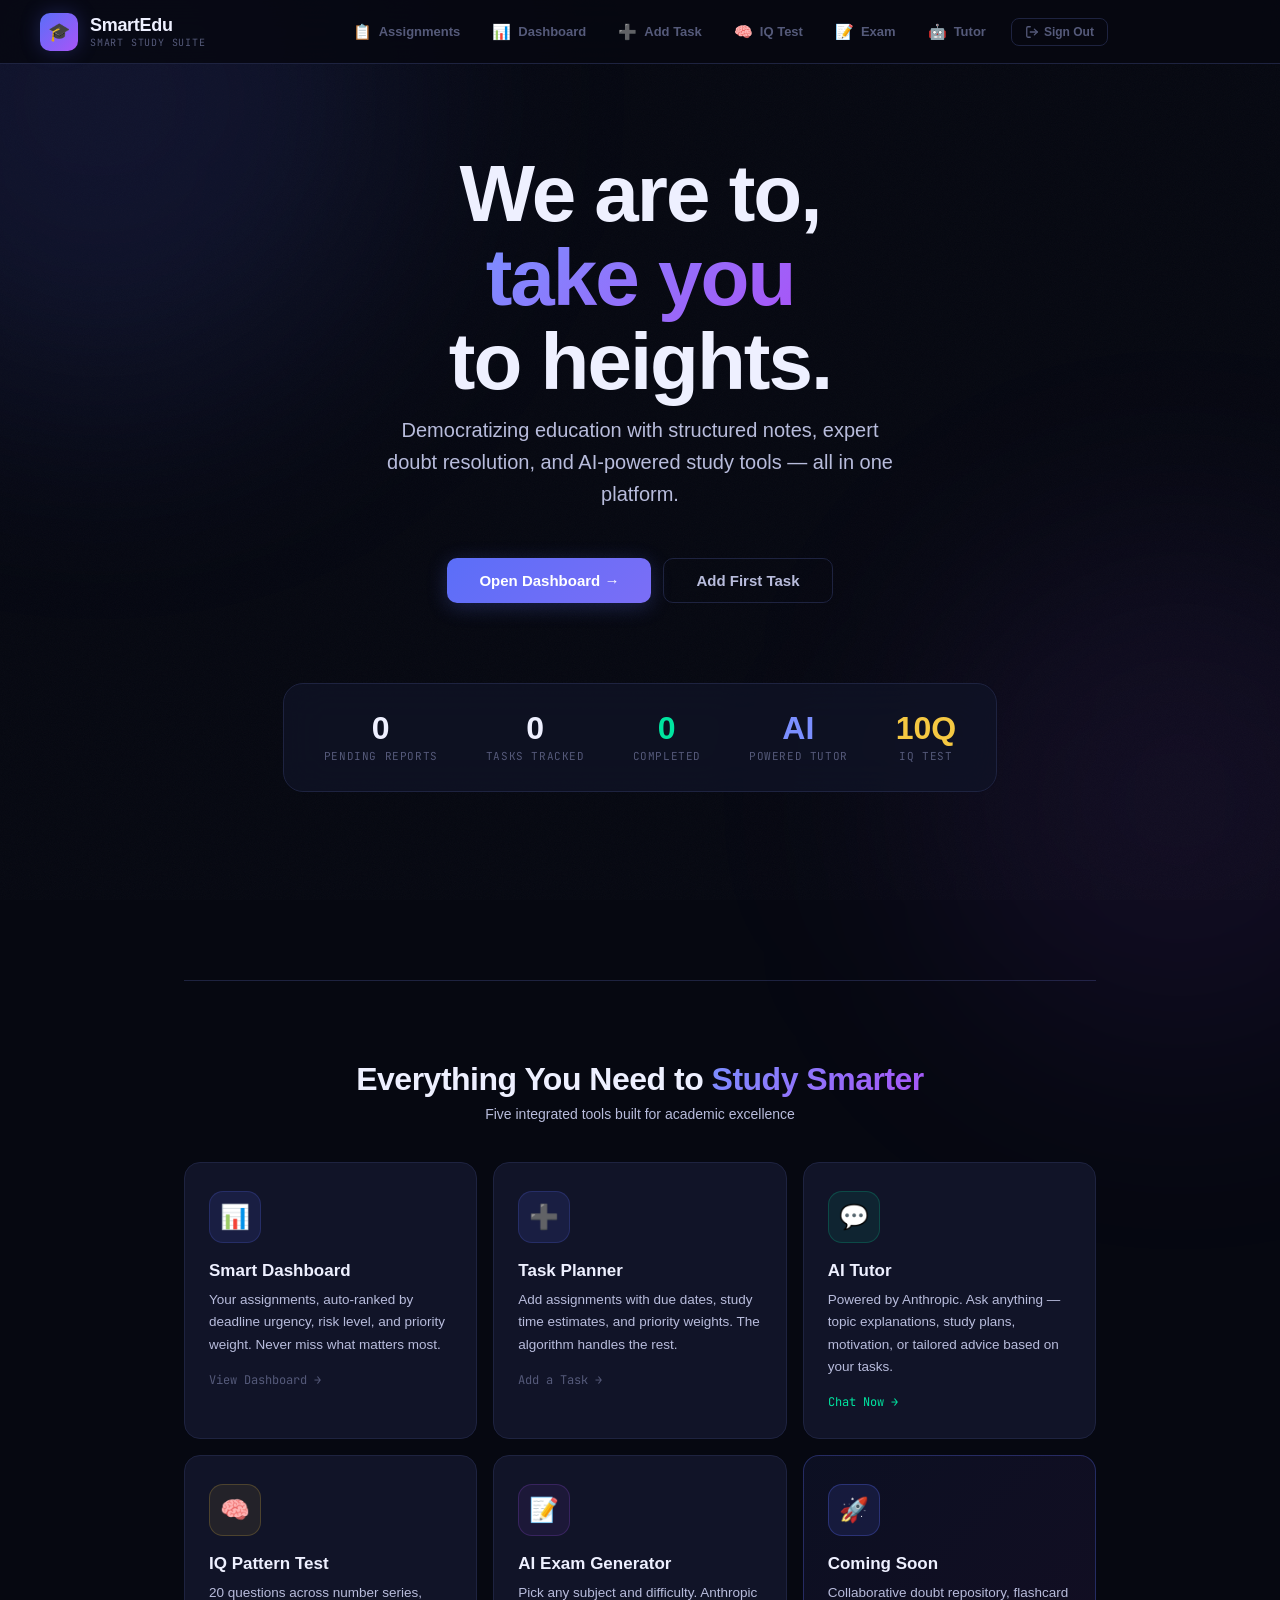
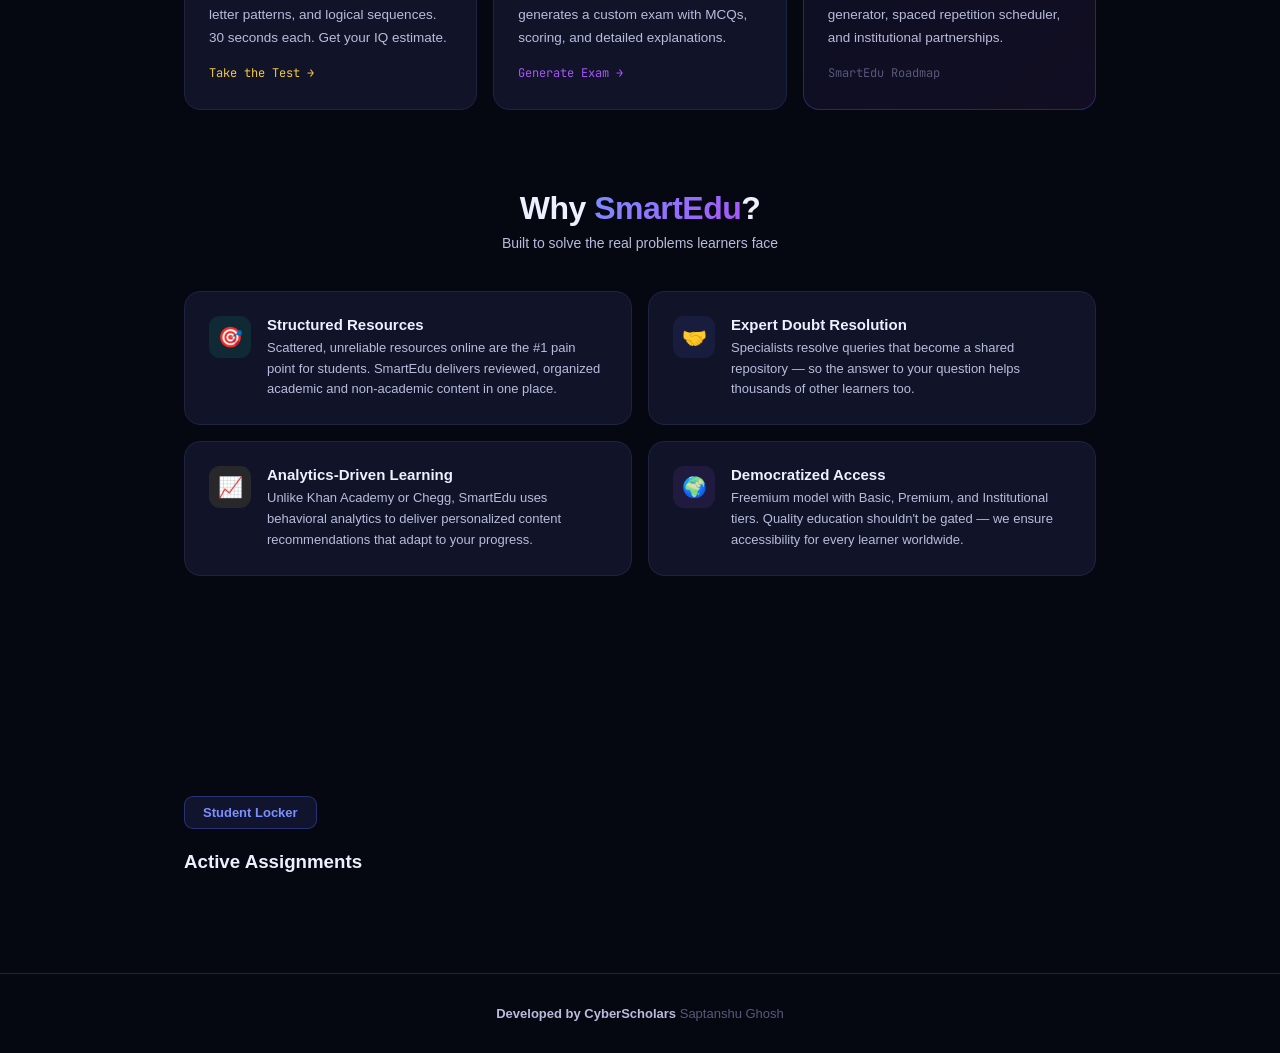
==== index.html @ 9ca8e08c "Add files via upload" ====
<!DOCTYPE html>
<html lang="en">

<head>
  <meta charset="UTF-8" />
  <meta name="viewport" content="width=device-width,initial-scale=1.0" />
  <title>SmartEdu — We are to Take you to Heights</title>
  <link rel="stylesheet" href="shared.css" />
  <style>
    body {
      overflow-x: hidden
    }

    .hero {
      min-height: calc(100vh - 64px);
      display: flex;
      flex-direction: column;
      align-items: center;
      justify-content: center;
      text-align: center;
      padding: 60px 24px 80px;
      position: relative;
    }

    .hero-noise {
      position: fixed;
      inset: 0;
      pointer-events: none;
      z-index: 0;
      opacity: .03;
      background-image: url("data:image/svg+xml,%3Csvg viewBox='0 0 256 256' xmlns='http://www.w3.org/2000/svg'%3E%3Cfilter id='n'%3E%3CfeTurbulence type='fractalNoise' baseFrequency='.9' numOctaves='4'/%3E%3C/filter%3E%3Crect width='100%25' height='100%25' filter='url(%23n)'/%3E%3C/svg%3E");
      background-size: 200px;
    }

    .orb {
      position: fixed;
      border-radius: 50%;
      filter: blur(120px);
      pointer-events: none;
      z-index: 0;
    }

    .orb1 {
      width: 600px;
      height: 600px;
      background: rgba(91, 110, 248, 0.12);
      top: -200px;
      left: -200px
    }

    .orb2 {
      width: 500px;
      height: 500px;
      background: rgba(168, 85, 247, 0.08);
      bottom: -150px;
      right: -150px
    }

    .hero>* {
      position: relative;
      z-index: 1
    }

    .hero-badge {
      display: inline-flex;
      align-items: center;
      gap: 8px;
      padding: 6px 16px 6px 8px;
      border-radius: 99px;
      background: var(--accent-dim);
      border: 1px solid rgba(91, 110, 248, .3);
      font-family: var(--font-m);
      font-size: 11.5px;
      color: var(--accent2);
      margin-bottom: 32px;
    }

    .hero-badge-dot {
      width: 7px;
      height: 7px;
      border-radius: 50%;
      background: var(--accent2);
      animation: pulse 2s infinite
    }

    h1 {
      font-family: var(--font-d);
      font-weight: 700;
      font-size: clamp(40px, 7vw, 80px);
      line-height: 1.05;
      letter-spacing: -2px;
      margin-bottom: 10px;
    }

    h1 .accent {
      background: linear-gradient(135deg, var(--accent2), var(--purple));
      -webkit-background-clip: text;
      -webkit-text-fill-color: transparent;
      background-clip: text;
    }

    .hero-tagline {
      font-size: clamp(14px, 2.5vw, 20px);
      color: var(--text2);
      max-width: 520px;
      margin: 0 auto 48px;
      line-height: 1.6;
      font-weight: 400;
    }

    .hero-cta {
      display: flex;
      gap: 12px;
      justify-content: center;
      flex-wrap: wrap;
      margin-bottom: 80px
    }

    .hero-stats {
      display: flex;
      gap: 48px;
      justify-content: center;
      flex-wrap: wrap;
      padding: 28px 40px;
      border-radius: 20px;
      background: rgba(17, 20, 40, .7);
      border: 1px solid var(--border);
      backdrop-filter: blur(20px);
    }

    .hero-stat {
      text-align: center
    }

    .hero-stat-val {
      font-family: var(--font-d);
      font-size: 32px;
      font-weight: 700;
      color: var(--text);
      line-height: 1
    }

    .hero-stat-lbl {
      font-size: 11px;
      color: var(--muted);
      margin-top: 5px;
      text-transform: uppercase;
      letter-spacing: .6px;
      font-family: var(--font-m)
    }

    .divider {
      width: 100%;
      height: 1px;
      background: var(--border);
      margin: 80px 0
    }

    .section-title {
      font-family: var(--font-d);
      font-weight: 700;
      font-size: 32px;
      letter-spacing: -.5px;
      margin-bottom: 8px;
    }

    .section-sub {
      font-size: 14px;
      color: var(--text2);
      margin-bottom: 40px
    }

    .features-grid {
      display: grid;
      grid-template-columns: repeat(3, 1fr);
      gap: 16px;
      margin-bottom: 80px
    }

    .feature-card {
      background: var(--card);
      border: 1px solid var(--border);
      border-radius: var(--r2);
      padding: 28px 24px;
      text-decoration: none;
      transition: all .3s cubic-bezier(.22, .68, 0, 1.2);
      position: relative;
      overflow: hidden;
      display: block;
    }

    .feature-card::before {
      content: '';
      position: absolute;
      inset: 0;
      opacity: 0;
      transition: opacity .3s;
      background: radial-gradient(circle at 50% 0%, var(--accent-glow), transparent 60%);
    }

    .feature-card:hover {
      transform: translateY(-4px);
      border-color: rgba(91, 110, 248, .4)
    }

    .feature-card:hover::before {
      opacity: 1
    }

    .f-icon {
      width: 52px;
      height: 52px;
      border-radius: 14px;
      display: flex;
      align-items: center;
      justify-content: center;
      font-size: 24px;
      margin-bottom: 18px;
      background: var(--accent-dim);
      border: 1px solid rgba(91, 110, 248, .2);
    }

    .f-title {
      font-family: var(--font-b);
      font-weight: 700;
      font-size: 17px;
      margin-bottom: 8px;
      color: var(--text)
    }

    .f-desc {
      font-size: 13.5px;
      color: var(--text2);
      line-height: 1.65;
      margin-bottom: 16px
    }

    .f-arrow {
      font-family: var(--font-m);
      font-size: 12px;
      color: var(--muted);
      transition: all .2s
    }

    .feature-card:hover .f-arrow {
      color: var(--accent2);
      transform: translateX(4px)
    }

    .pitch-grid {
      display: grid;
      grid-template-columns: 1fr 1fr;
      gap: 16px;
      margin-bottom: 80px
    }

    .pitch-card {
      background: var(--card);
      border: 1px solid var(--border);
      border-radius: var(--r2);
      padding: 24px;
      display: flex;
      gap: 16px;
      align-items: flex-start;
    }

    .pitch-icon {
      width: 42px;
      height: 42px;
      border-radius: 11px;
      flex-shrink: 0;
      display: flex;
      align-items: center;
      justify-content: center;
      font-size: 20px;
    }

    .pitch-title {
      font-weight: 700;
      font-size: 15px;
      margin-bottom: 5px;
      color: var(--text);
      font-family: var(--font-b)
    }

    .pitch-desc {
      font-size: 13px;
      color: var(--text2);
      line-height: 1.6
    }

    .team-section {
      text-align: center;
      margin-bottom: 80px
    }

    .team-grid {
      display: flex;
      gap: 16px;
      justify-content: center;
      flex-wrap: wrap;
      margin-top: 32px
    }

    .team-card {
      background: var(--card);
      border: 1px solid var(--border);
      border-radius: var(--r2);
      padding: 22px 28px;
      min-width: 160px;
      text-align: center;
    }

    .team-avatar {
      width: 54px;
      height: 54px;
      border-radius: 50%;
      margin: 0 auto 12px;
      display: flex;
      align-items: center;
      justify-content: center;
      font-size: 22px;
      background: linear-gradient(135deg, var(--accent-dim), rgba(168, 85, 247, .15));
      border: 2px solid rgba(91, 110, 248, .3);
    }

    .team-name {
      font-weight: 700;
      font-size: 14px;
      font-family: var(--font-b);
      color: var(--text)
    }

    .team-role {
      font-size: 11.5px;
      color: var(--muted);
      font-family: var(--font-m);
      margin-top: 4px
    }

    .footer {
      text-align: center;
      padding: 32px 24px;
      border-top: 1px solid var(--border);
      font-size: 13px;
      color: var(--muted);
    }

    .footer strong {
      color: var(--text2);
      font-weight: 600
    }

    @media(max-width:900px) {
      .features-grid {
        grid-template-columns: repeat(2, 1fr)
      }

      .hero-stats {
        gap: 28px;
        padding: 22px 28px
      }
    }

    @media(max-width:640px) {
      .features-grid {
        grid-template-columns: 1fr
      }

      .pitch-grid {
        grid-template-columns: 1fr
      }

      .hero-stats {
        flex-direction: column;
        gap: 18px
      }

      h1 {
        letter-spacing: -1px
      }
    }
  </style>
</head>

<body>

  <div class="hero-noise"></div>
  <div class="orb orb1"></div>
  <div class="orb orb2"></div>

 <header>
  <a class="logo" href="index.html">
    <div class="logo-icon">🎓</div>
    <div>
      <div class="logo-name">SmartEdu</div>
      <div class="logo-sub">Smart Study Suite</div>
    </div>
  </a>
  <nav>
    <a class="nav-link" href="portal.html"><span class="nav-icon">📋</span><span class="nav-label">Assignments</span></a>
    <a class="nav-link" href="dashboard.html"><span class="nav-icon">📊</span><span class="nav-label">Dashboard</span></a>
    <a class="nav-link" href="add.html"><span class="nav-icon">➕</span><span class="nav-label">Add Task</span></a>
    <a class="nav-link" href="iq.html"><span class="nav-icon">🧠</span><span class="nav-label">IQ Test</span></a>
    <a class="nav-link" href="exam.html"><span class="nav-icon">📝</span><span class="nav-label">Exam</span></a>
    <a class="nav-link" href="tutor.html"><span class="nav-icon">🤖</span><span class="nav-label">Tutor</span></a>
  </nav>
  <div id="user-nav-area" style="display:flex; align-items:center; gap:12px;">
    </div>
</header>

  <section class="hero">
    <h1>We are to,<br><span class="accent">take you</span><br>to heights.</h1>

    <p class="hero-tagline">
      Democratizing education with structured notes, expert doubt resolution, and AI-powered study tools — all in one
      platform.
    </p>

    <div class="hero-cta">
      <a href="dashboard.html" class="btn btn-primary" style="font-size:15px;padding:13px 32px;">Open Dashboard →</a>
      <a href="add.html" class="btn btn-ghost" style="font-size:15px;padding:13px 32px;">Add First Task</a>
    </div>

    <div class="hero-stats">
      <div class="stat-box">
        <div class="hero-stat-val" id="live-assign">0</div>
        <div class="hero-stat-lbl">Pending Reports</div>
      </div>
      <div class="hero-stat">
        <div class="hero-stat-val" id="live-tasks">—</div>
        <div class="hero-stat-lbl">Tasks Tracked</div>
      </div>
      <div class="hero-stat">
        <div class="hero-stat-val" id="live-done" style="color:var(--green)">—</div>
        <div class="hero-stat-lbl">Completed</div>
      </div>
      <div class="hero-stat">
        <div class="hero-stat-val" style="color:var(--accent2)">AI</div>
        <div class="hero-stat-lbl">Powered Tutor</div>
      </div>
      <div class="hero-stat">
        <div class="hero-stat-val" style="color:var(--yellow)">10Q</div>
        <div class="hero-stat-lbl">IQ Test</div>
      </div>
    </div>
  </section>

  <main style="padding-top:0">
    <div class="divider"></div>

    <div class="page-header" style="text-align:center">
      <div class="section-title">Everything You Need to <span
          style="background:linear-gradient(135deg,var(--accent2),var(--purple));-webkit-background-clip:text;-webkit-text-fill-color:transparent;background-clip:text;">Study
          Smarter</span></div>
      <div class="section-sub">Five integrated tools built for academic excellence</div>
    </div>

    <div class="features-grid">
      <a class="feature-card slide-up" href="dashboard.html" style="animation-delay:0ms">
        <div class="f-icon">📊</div>
        <div class="f-title">Smart Dashboard</div>
        <div class="f-desc">Your assignments, auto-ranked by deadline urgency, risk level, and priority weight. Never
          miss what matters most.</div>
        <div class="f-arrow">View Dashboard →</div>
      </a>
      <a class="feature-card slide-up" href="add.html" style="animation-delay:60ms">
        <div class="f-icon">➕</div>
        <div class="f-title">Task Planner</div>
        <div class="f-desc">Add assignments with due dates, study time estimates, and priority weights. The algorithm
          handles the rest.</div>
        <div class="f-arrow">Add a Task →</div>
      </a>
      <a class="feature-card slide-up" href="tutor.html" style="animation-delay:120ms">
        <div class="f-icon" style="background:rgba(0,229,160,.08);border-color:rgba(0,229,160,.2)">💬</div>
        <div class="f-title">AI Tutor</div>
        <div class="f-desc">Powered by Anthropic. Ask anything — topic explanations, study plans, motivation, or tailored
          advice based on your tasks.</div>
        <div class="f-arrow" style="color:var(--green)">Chat Now →</div>
      </a>
      <a class="feature-card slide-up" href="iq.html" style="animation-delay:180ms">
        <div class="f-icon" style="background:rgba(245,200,66,.08);border-color:rgba(245,200,66,.2)">🧠</div>
        <div class="f-title">IQ Pattern Test</div>
        <div class="f-desc">20 questions across number series, letter patterns, and logical sequences. 30 seconds each.
          Get your IQ estimate.</div>
        <div class="f-arrow" style="color:var(--yellow)">Take the Test →</div>
      </a>
      <a class="feature-card slide-up" href="exam.html" style="animation-delay:240ms">
        <div class="f-icon" style="background:rgba(168,85,247,.08);border-color:rgba(168,85,247,.2)">📝</div>
        <div class="f-title">AI Exam Generator</div>
        <div class="f-desc">Pick any subject and difficulty. Anthropic generates a custom exam with MCQs, scoring, and
          detailed explanations.</div>
        <div class="f-arrow" style="color:var(--purple)">Generate Exam →</div>
      </a>
      <div class="feature-card slide-up"
        style="animation-delay:300ms;background:linear-gradient(135deg,rgba(91,110,248,.08),rgba(168,85,247,.08));border-color:rgba(91,110,248,.3);cursor:default">
        <div class="f-icon" style="background:rgba(91,110,248,.12);border-color:rgba(91,110,248,.3)">🚀</div>
        <div class="f-title">Coming Soon</div>
        <div class="f-desc">Collaborative doubt repository, flashcard generator, spaced repetition scheduler, and
          institutional partnerships.</div>
        <div class="f-arrow" style="color:var(--muted)">SmartEdu Roadmap</div>
      </div>
    </div>

    <div class="page-header" style="text-align:center">
      <div class="section-title">Why <span
          style="background:linear-gradient(135deg,var(--accent2),var(--purple));-webkit-background-clip:text;-webkit-text-fill-color:transparent;background-clip:text;">SmartEdu</span>?
      </div>
      <div class="section-sub">Built to solve the real problems learners face</div>
    </div>

    <div class="pitch-grid">
      <div class="pitch-card slide-up" style="animation-delay:0ms">
        <div class="pitch-icon" style="background:rgba(0,229,160,.1)">🎯</div>
        <div>
          <div class="pitch-title">Structured Resources</div>
          <div class="pitch-desc">Scattered, unreliable resources online are the #1 pain point for students. SmartEdu
            delivers reviewed, organized academic and non-academic content in one place.</div>
        </div>
      </div>
      <div class="pitch-card slide-up" style="animation-delay:60ms">
        <div class="pitch-icon" style="background:rgba(91,110,248,.1)">🤝</div>
        <div>
          <div class="pitch-title">Expert Doubt Resolution</div>
          <div class="pitch-desc">Specialists resolve queries that become a shared repository — so the answer to your
            question helps thousands of other learners too.</div>
        </div>
      </div>
      <div class="pitch-card slide-up" style="animation-delay:120ms">
        <div class="pitch-icon" style="background:rgba(245,200,66,.1)">📈</div>
        <div>
          <div class="pitch-title">Analytics-Driven Learning</div>
          <div class="pitch-desc">Unlike Khan Academy or Chegg, SmartEdu uses behavioral analytics to deliver
            personalized content recommendations that adapt to your progress.</div>
        </div>
      </div>
      <div class="pitch-card slide-up" style="animation-delay:180ms">
        <div class="pitch-icon" style="background:rgba(168,85,247,.1)">🌍</div>
        <div>
          <div class="pitch-title">Democratized Access</div>
          <div class="pitch-desc">Freemium model with Basic, Premium, and Institutional tiers. Quality education
            shouldn't be gated — we ensure accessibility for every learner worldwide.</div>
        </div>
      </div>
    </div>
  </main>

  <main class="portal-container">
    <div class="tabs">
      <button class="tab-btn active" id="tab-student" onclick="showTab('student')">Student Locker</button>
    </div>

    <section id="teacher-view" class="view-panel" style="display:none;">
      <div class="card">
        <h3>Create New Assignment</h3>
        <input type="text" id="a-title" placeholder="Assignment Title (e.g. Physics Lab Report)">
        <textarea id="a-desc" placeholder="Instructions or Question details..."></textarea>
        <button class="action-btn" onclick="postAssignment()">Post to Class</button>
      </div>
    </section>

    <section id="student-view" class="view-panel">
      <h3>Active Assignments</h3>
      <div id="assignment-list" class="list-container">
      </div>
    </section>
  </main>

  <footer class="footer">
    <strong>Developed by CyberScholars</strong> Saptanshu Ghosh
  </footer>

  <script src="shared.js"></script>
  <script>
    const assignments = JSON.parse(localStorage.getItem('SmartEdu_Assignments') || '[]');
    const pendingReports = assignments.filter(a => !a.userSubmitted).length;
    document.getElementById('live-assign').textContent = pendingReports;
    const tasks = loadTasks();
    document.getElementById('live-tasks').textContent = tasks.length;
    document.getElementById('live-done').textContent = tasks.filter(t => t.completed).length;
  </script>
</body>

</html>
---- shared.css ----
@import url('https://fonts.googleapis.com/css2?family=Clash+Display:wght@400;500;600;700&family=Cabinet+Grotesk:wght@300;400;500;600;700;800&family=JetBrains+Mono:wght@400;500&display=swap');

*,*::before,*::after{box-sizing:border-box;margin:0;padding:0}

:root{
  --bg:#060811;
  --surface:#0C0F1E;
  --card:#111428;
  --card2:#171B2E;
  --border:#1E2340;
  --border2:#252A45;
  --accent:#5B6EF8;
  --accent2:#7B8FFF;
  --accent-dim:rgba(91,110,248,0.12);
  --accent-glow:rgba(91,110,248,0.25);
  --green:#00E5A0;
  --red:#FF3D6B;
  --yellow:#F5C842;
  --orange:#FF7B3A;
  --blue:#4DB8FF;
  --purple:#A855F7;
  --text:#EEF0FF;
  --text2:#B8BCDC;
  --muted:#555A7A;
  --font-d:'Clash Display',sans-serif;
  --font-b:'Cabinet Grotesk',sans-serif;
  --font-m:'JetBrains Mono',monospace;
  --r:12px;
  --r2:16px;
  --r3:20px;
}

html{scroll-behavior:smooth}
body{background:var(--bg);color:var(--text);font-family:var(--font-b);min-height:100vh;-webkit-font-smoothing:antialiased}

::-webkit-scrollbar{width:4px}
::-webkit-scrollbar-track{background:var(--surface)}
::-webkit-scrollbar-thumb{background:var(--border2);border-radius:4px}

@keyframes pulse{0%,100%{opacity:1}50%{opacity:.35}}
@keyframes slideUp{from{opacity:0;transform:translateY(16px)}to{opacity:1;transform:translateY(0)}}
@keyframes fadeIn{from{opacity:0}to{opacity:1}}
@keyframes dotBounce{0%,80%,100%{transform:translateY(0);opacity:.4}40%{transform:translateY(-4px);opacity:1}}
@keyframes spin{to{transform:rotate(360deg)}}
@keyframes shimmer{0%{background-position:-200% 0}100%{background-position:200% 0}}
@keyframes glow{0%,100%{box-shadow:0 0 20px var(--accent-glow)}50%{box-shadow:0 0 40px var(--accent-glow),0 0 80px rgba(91,110,248,0.1)}}

.slide-up{animation:slideUp .4s cubic-bezier(.22,.68,0,1.2) both}
.fade-in{animation:fadeIn .3s ease both}

header{
  background:rgba(6,8,17,0.85);
  border-bottom:1px solid var(--border);
  backdrop-filter:blur(20px);
  -webkit-backdrop-filter:blur(20px);
  padding:0 40px;
  display:flex;align-items:center;justify-content:space-between;
  position:sticky;top:0;z-index:200;height:64px;
}

.logo{display:flex;align-items:center;gap:12px;text-decoration:none}
.logo-icon{
  width:38px;height:38px;
  background:linear-gradient(135deg,var(--accent),var(--purple));
  border-radius:10px;display:flex;align-items:center;justify-content:center;
  font-size:18px;flex-shrink:0;
  box-shadow:0 0 20px var(--accent-glow);
}
.logo-name{font-family:var(--font-d);font-weight:700;font-size:18px;color:var(--text);letter-spacing:-.3px}
.logo-sub{font-size:10px;color:var(--muted);letter-spacing:.8px;text-transform:uppercase;font-family:var(--font-m)}

nav{display:flex;gap:2px}
.nav-link{
  display:flex;align-items:center;gap:7px;padding:7px 14px;border-radius:9px;
  text-decoration:none;font-family:var(--font-b);font-weight:600;font-size:13px;
  color:var(--muted);transition:all .2s;border:1px solid transparent;white-space:nowrap;
}
.nav-link:hover{color:var(--text);background:var(--card);border-color:var(--border)}
.nav-link.active{background:var(--accent-dim);border-color:rgba(91,110,248,.35);color:var(--accent2)}
.nav-icon{font-size:15px}

main{max-width:960px;margin:0 auto;padding:40px 24px 100px}

.page-header{margin-bottom:32px}
.page-title{font-family:var(--font-d);font-weight:700;font-size:27px;margin-bottom:6px;letter-spacing:-.5px}
.page-sub{font-size:14px;color:var(--text2)}

.card{background:var(--card);border:1px solid var(--border);border-radius:var(--r2);padding:26px}

.stats-grid{display:grid;grid-template-columns:repeat(3,1fr);gap:14px;margin-bottom:28px}
.stat-card{
  background:var(--card);border:1px solid var(--border);border-radius:var(--r2);
  padding:20px 22px;position:relative;overflow:hidden;transition:border-color .2s;
}
.stat-card:hover{border-color:var(--border2)}
.stat-card::before{
  content:'';position:absolute;top:0;right:0;width:80px;height:80px;
  border-radius:50%;opacity:.06;transform:translate(20px,-20px);
}
.stat-val{font-family:var(--font-m);font-size:38px;line-height:1;margin-bottom:6px;font-weight:500}
.stat-lbl{font-size:12px;color:var(--muted);font-weight:500;letter-spacing:.3px;text-transform:uppercase}

.btn{
  display:inline-flex;align-items:center;gap:8px;
  padding:10px 22px;border-radius:10px;
  font-family:var(--font-b);font-weight:700;font-size:13.5px;
  cursor:pointer;border:none;transition:all .2s;text-decoration:none;white-space:nowrap;
}
.btn-primary{
  background:linear-gradient(135deg,var(--accent),#7B6EF6);
  color:#fff;box-shadow:0 4px 20px var(--accent-glow);
}
.btn-primary:hover{opacity:.9;transform:translateY(-2px);box-shadow:0 8px 30px var(--accent-glow)}
.btn-ghost{background:transparent;color:var(--text2);border:1px solid var(--border)}
.btn-ghost:hover{border-color:var(--accent);color:var(--text)}
.btn-danger{background:rgba(255,61,107,.12);color:var(--red);border:1px solid rgba(255,61,107,.25)}
.btn-danger:hover{background:rgba(255,61,107,.2)}
.btn:disabled{opacity:.4;cursor:not-allowed;transform:none!important;box-shadow:none!important}
.btn-sm{padding:7px 14px;font-size:12px}

.form-grid{display:grid;grid-template-columns:1fr 1fr;gap:18px}
.field{display:flex;flex-direction:column;gap:7px}
.field label{font-size:11px;color:var(--muted);font-weight:600;text-transform:uppercase;letter-spacing:.7px;font-family:var(--font-m)}
.field input,.field select,.field textarea{
  background:var(--surface);border:1px solid var(--border);border-radius:10px;
  padding:11px 15px;color:var(--text);font-size:14px;
  font-family:var(--font-b);outline:none;transition:border-color .2s,box-shadow .2s;width:100%;
}
.field input:focus,.field select:focus,.field textarea:focus{
  border-color:var(--accent);box-shadow:0 0 0 3px var(--accent-dim)
}
.field input.err{border-color:var(--red)!important}
.field input[type="date"]::-webkit-calendar-picker-indicator{filter:invert(.4)}
.field input::placeholder,.field textarea::placeholder{color:var(--muted)}
.field select option{background:var(--card)}
.err-msg{color:var(--red);font-size:12.5px;margin-top:8px;min-height:16px}

.task-card{
  background:var(--card);border:1px solid var(--border);border-radius:var(--r2);
  padding:16px 20px;display:flex;align-items:center;gap:14px;
  transition:all .2s;position:relative;
}
.task-card:hover{border-color:var(--border2);transform:translateX(3px)}
.task-card.at-risk{border-color:rgba(245,200,66,.2)}
.task-card.overdue{border-color:rgba(255,61,107,.2)}
.task-card.urgent{border-color:rgba(255,123,58,.2)}

.rank-badge{
  width:34px;height:34px;border-radius:50%;background:var(--border);
  display:flex;align-items:center;justify-content:center;
  font-family:var(--font-m);font-size:13px;flex-shrink:0;font-weight:500;
}
.rank-badge.r1{background:linear-gradient(135deg,var(--accent),var(--purple))}
.rank-badge.r2{background:linear-gradient(135deg,var(--purple),#C084FC)}

.t-info{flex:1;min-width:0}
.t-title{font-family:var(--font-b);font-weight:700;font-size:14.5px;margin-bottom:4px;display:flex;align-items:center;gap:8px;flex-wrap:wrap}
.t-subject{font-size:11.5px;color:var(--blue);font-family:var(--font-m);font-weight:500;margin-bottom:3px}
.t-meta{font-size:11.5px;color:var(--muted);font-family:var(--font-m)}

.status-pill{border-radius:6px;padding:3px 9px;font-size:10.5px;font-weight:700;letter-spacing:.5px;flex-shrink:0}

.w-box{text-align:right;flex-shrink:0}
.w-num{font-family:var(--font-m);font-size:20px;color:var(--accent2);line-height:1}
.w-num sup{font-size:10px;color:var(--muted)}
.w-lbl{font-size:10px;color:var(--muted);margin-top:2px}

.rm-btn{
  position:absolute;top:10px;right:10px;background:transparent;border:none;
  color:var(--muted);cursor:pointer;font-size:16px;line-height:1;
  padding:4px 6px;border-radius:5px;transition:all .2s;
}
.rm-btn:hover{color:var(--red);background:rgba(255,61,107,.1)}

.done-btn{
  background:transparent;border:1px solid var(--border);border-radius:7px;
  color:var(--muted);cursor:pointer;font-size:11.5px;font-family:var(--font-b);
  font-weight:600;padding:5px 12px;transition:all .2s;white-space:nowrap;
}
.done-btn:hover{border-color:var(--green);color:var(--green)}
.done-btn.done{border-color:var(--green);color:var(--green);background:rgba(0,229,160,.08)}
.task-card.completed .t-title{text-decoration:line-through;opacity:.45}

.empty-state{
  text-align:center;padding:64px 20px;color:var(--muted);
  background:var(--card);border-radius:var(--r2);
  border:1px dashed var(--border2);font-size:14px;line-height:2;
}

.chat-wrap{background:var(--card);border:1px solid var(--border);border-radius:var(--r3);display:flex;flex-direction:column;height:540px}
.chat-head{padding:18px 24px;border-bottom:1px solid var(--border);font-family:var(--font-b);font-weight:700;font-size:14.5px;display:flex;align-items:center;gap:10px}
.chat-head .dot{width:9px;height:9px;border-radius:50%;background:var(--green);box-shadow:0 0 8px var(--green)}
.chat-head .sub{font-size:11.5px;color:var(--muted);font-weight:400}
.chat-msgs{flex:1;overflow-y:auto;padding:18px 20px;display:flex;flex-direction:column;gap:12px}
.msg{display:flex}
.msg.user{justify-content:flex-end}
.msg.assistant{justify-content:flex-start}
.bubble{max-width:82%;padding:11px 16px;font-size:13.5px;line-height:1.65;white-space:pre-wrap;border-radius:var(--r2)}
.msg.user .bubble{background:linear-gradient(135deg,var(--accent),#7B6EF6);border-radius:var(--r2) var(--r2) 4px var(--r2)}
.msg.assistant .bubble{background:var(--surface);border:1px solid var(--border);border-radius:var(--r2) var(--r2) var(--r2) 4px}
.typing-row{display:flex}
.typing-dots{background:var(--surface);border:1px solid var(--border);border-radius:var(--r2) var(--r2) var(--r2) 4px;padding:14px 20px;display:flex;gap:5px;align-items:center}
.typing-dots span{width:6px;height:6px;border-radius:50%;background:var(--muted);display:block}
.typing-dots span:nth-child(1){animation:dotBounce 1.2s 0s infinite}
.typing-dots span:nth-child(2){animation:dotBounce 1.2s .2s infinite}
.typing-dots span:nth-child(3){animation:dotBounce 1.2s .4s infinite}
.chat-foot{padding:14px 18px;border-top:1px solid var(--border);display:flex;gap:9px}
.chat-foot input{flex:1;background:var(--surface);border:1px solid var(--border);border-radius:10px;padding:11px 16px;color:var(--text);font-size:13.5px;font-family:var(--font-b);outline:none;transition:border-color .2s,box-shadow .2s}
.chat-foot input:focus{border-color:var(--accent);box-shadow:0 0 0 3px var(--accent-dim)}
.chat-foot input::placeholder{color:var(--muted)}

.q-card{background:var(--card);border:1px solid var(--border);border-radius:var(--r2);padding:28px 30px;margin-bottom:18px}
.q-num{font-family:var(--font-m);font-size:11px;color:var(--muted);margin-bottom:10px;letter-spacing:.5px}
.q-text{font-family:var(--font-b);font-weight:700;font-size:17px;margin-bottom:20px;line-height:1.5;color:var(--text)}
.q-series{font-family:var(--font-m);font-size:26px;color:var(--accent2);letter-spacing:7px;margin-bottom:20px;text-align:center;padding:16px;background:var(--surface);border-radius:10px;border:1px solid var(--border)}

/* In shared.css */
.assignment-card {
    background: var(--card2);
    border: 1px solid var(--border);
    padding: 20px;
    border-radius: 12px;
    margin-bottom: 15px;
    display: flex;
    justify-content: space-between;
    align-items: center;
}

.badge-done {
    background: rgba(0, 229, 160, 0.1);
    color: var(--green);
    padding: 6px 12px;
    border-radius: 20px;
    font-size: 12px;
    font-weight: 700;
}

textarea {
    width: 100%;
    height: 100px;
    background: var(--surface);
    color: white;
    border: 1px solid var(--border);
    border-radius: 8px;
    padding: 10px;
    margin: 10px 0;
}

.options{display:grid;grid-template-columns:1fr 1fr;gap:10px}
.opt-btn{
  background:var(--card2);border:1px solid var(--border);border-radius:10px;
  padding:13px 18px;color:var(--text);font-family:var(--font-b);font-size:14px;
  cursor:pointer;transition:all .2s;text-align:left;display:flex;align-items:center;gap:12px;
  font-weight:500;
}
.opt-btn:hover:not(:disabled){border-color:var(--accent);background:var(--accent-dim);color:var(--accent2)}
.opt-btn.correct{border-color:var(--green);background:rgba(0,229,160,.08);color:var(--green)}
.opt-btn.wrong{border-color:var(--red);background:rgba(255,61,107,.08);color:var(--red)}
.opt-btn:disabled{cursor:default}
.opt-lbl{font-family:var(--font-m);font-size:11.5px;color:var(--muted);flex-shrink:0;font-weight:500}

.progress-wrap{background:var(--border);border-radius:99px;height:5px;margin-bottom:24px;overflow:hidden}
.progress-fill{height:100%;background:linear-gradient(90deg,var(--accent),var(--purple));border-radius:99px;transition:width .5s cubic-bezier(.4,0,.2,1)}

.result-box{text-align:center;padding:52px 24px}
.result-score{font-family:var(--font-d);font-weight:700;font-size:72px;color:var(--accent2);line-height:1}
.result-label{font-size:16px;color:var(--text2);margin-top:6px;margin-bottom:24px}
.result-iq{font-family:var(--font-m);font-size:13.5px;color:var(--yellow);margin-top:14px;padding:10px 20px;background:rgba(245,200,66,.08);border:1px solid rgba(245,200,66,.2);border-radius:10px;display:inline-block}

.timer-pill{font-family:var(--font-m);font-size:13px;color:var(--yellow);background:rgba(245,200,66,.08);border:1px solid rgba(245,200,66,.25);border-radius:8px;padding:5px 14px;display:inline-flex;align-items:center;gap:6px}
.timer-pill.red{color:var(--red);background:rgba(255,61,107,.08);border-color:rgba(255,61,107,.25)}

.explanation{margin-top:16px;padding:14px 18px;background:var(--surface);border-radius:10px;border-left:3px solid var(--green);font-size:13.5px;color:var(--text2);line-height:1.7}
.explanation strong{color:var(--green)}

.tabs{display:flex;gap:6px;margin-bottom:22px}
.tab-btn{padding:8px 18px;border-radius:9px;border:1px solid var(--border);background:transparent;color:var(--muted);font-family:var(--font-b);font-weight:600;font-size:13px;cursor:pointer;transition:all .2s}
.tab-btn.active{background:var(--accent-dim);border-color:rgba(91,110,248,.35);color:var(--accent2)}

.section-label{font-family:var(--font-m);font-size:10.5px;color:var(--muted);text-transform:uppercase;letter-spacing:.8px;margin-bottom:14px}

.tag{display:inline-flex;align-items:center;gap:5px;padding:3px 10px;border-radius:6px;font-size:11px;font-weight:600;font-family:var(--font-m);border:1px solid}

@media(max-width:768px){
  header{padding:0 16px;height:58px}
  main{padding:24px 14px 80px}
  .stats-grid{grid-template-columns:repeat(2,1fr)}
  .form-grid{grid-template-columns:1fr}
  .options{grid-template-columns:1fr}
  nav .nav-label{display:none}
  .nav-link{padding:7px 10px}
}
@media(max-width:480px){
  .stats-grid{grid-template-columns:1fr}
}
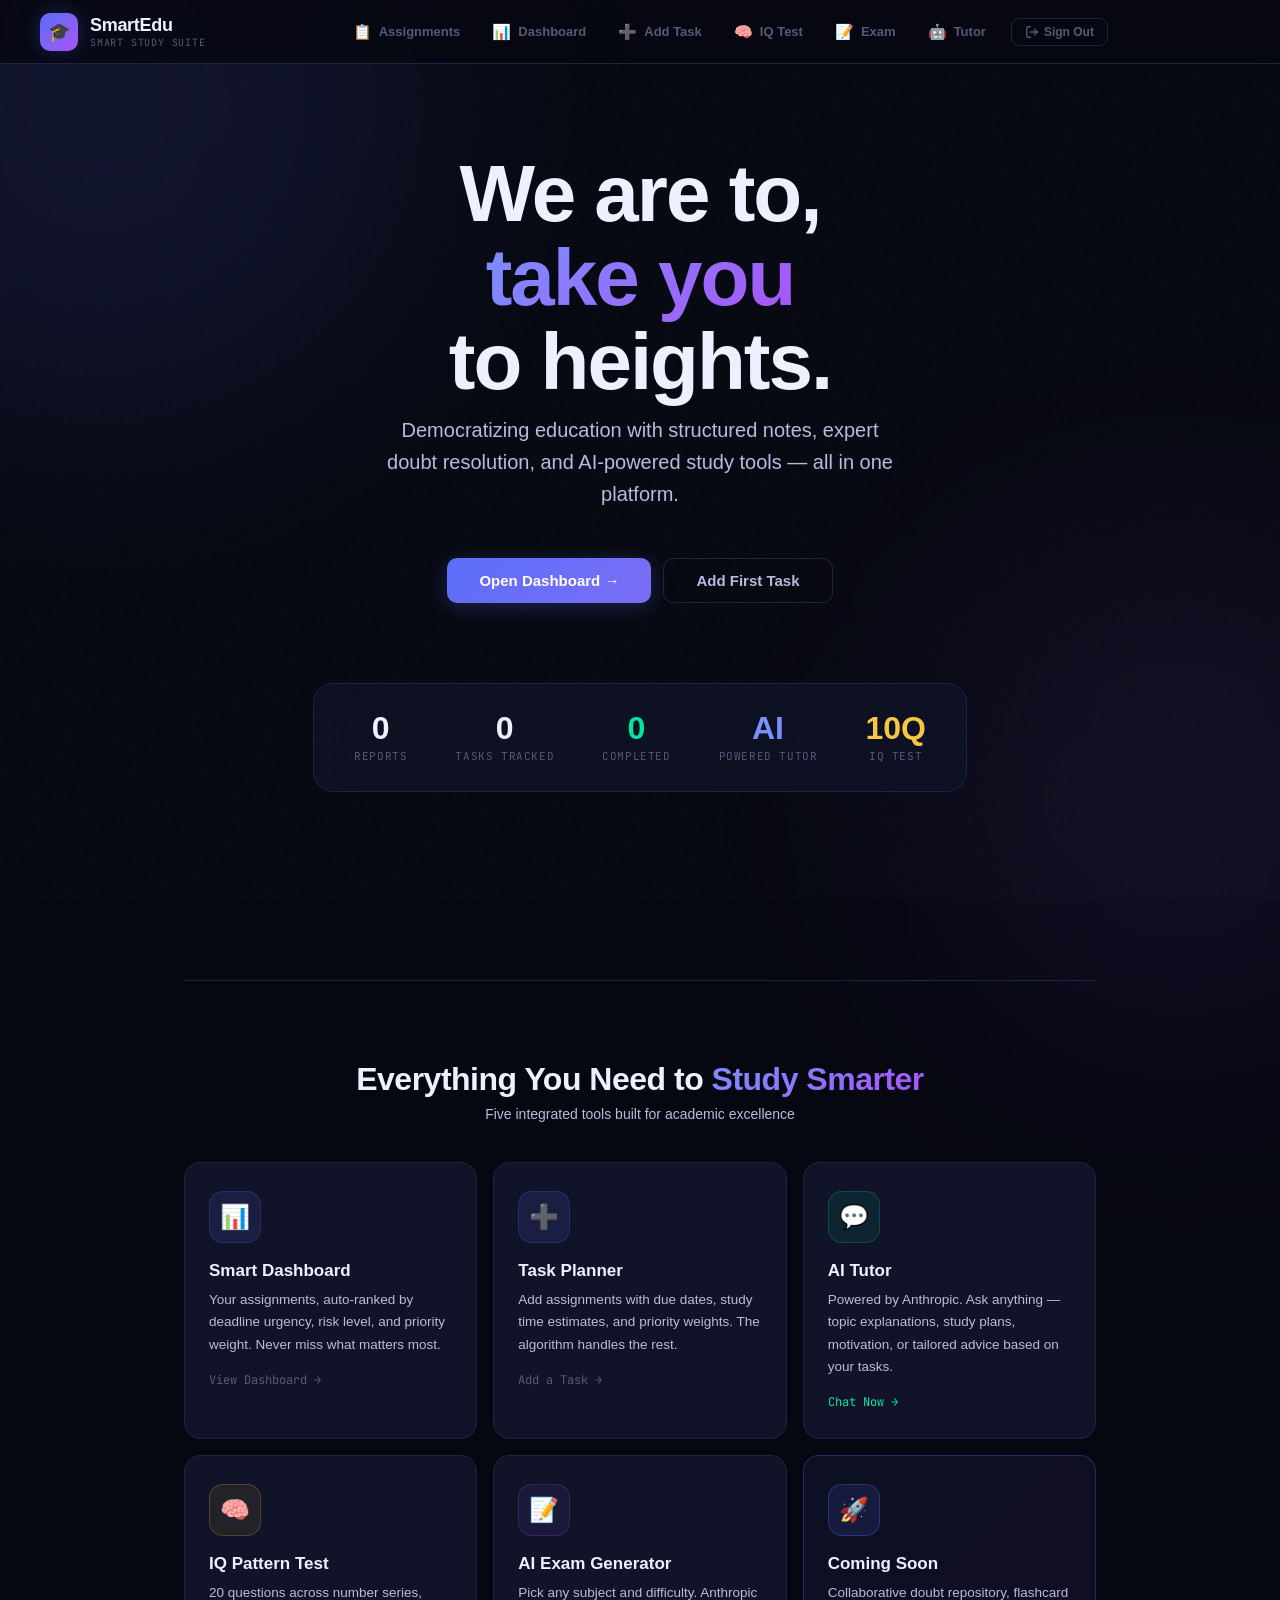
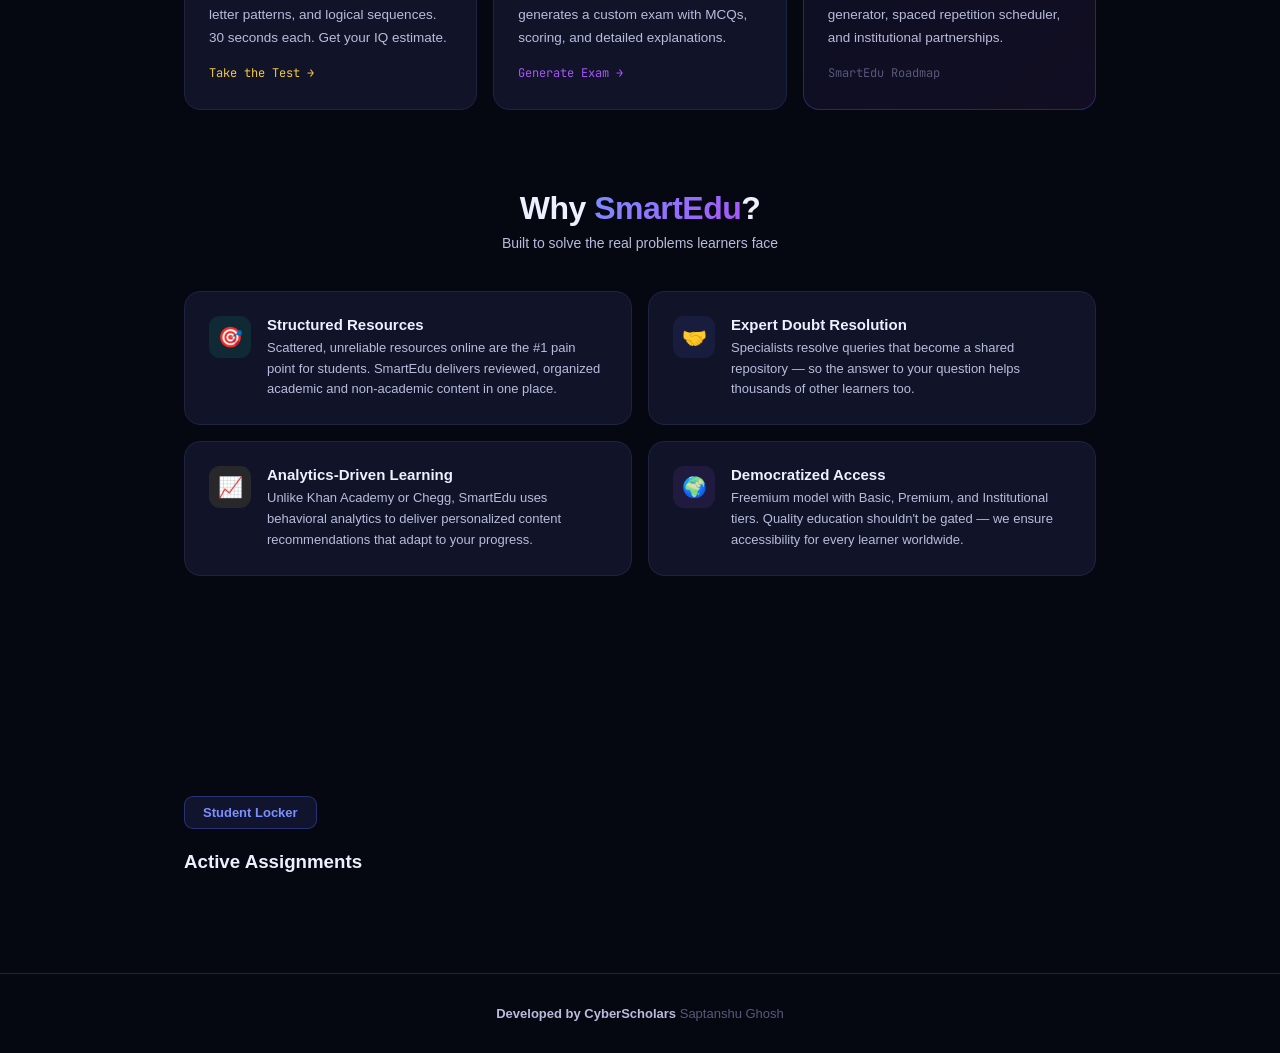
==== commit c5e3c9fe: "Add files via upload" ====
--- a/index.html
+++ b/index.html
@@ -425,7 +425,7 @@
     <div class="hero-stats">
       <div class="stat-box">
         <div class="hero-stat-val" id="live-assign">0</div>
-        <div class="hero-stat-lbl">Pending Reports</div>
+        <div class="hero-stat-lbl">Reports</div>
       </div>
       <div class="hero-stat">
         <div class="hero-stat-val" id="live-tasks">—</div>
